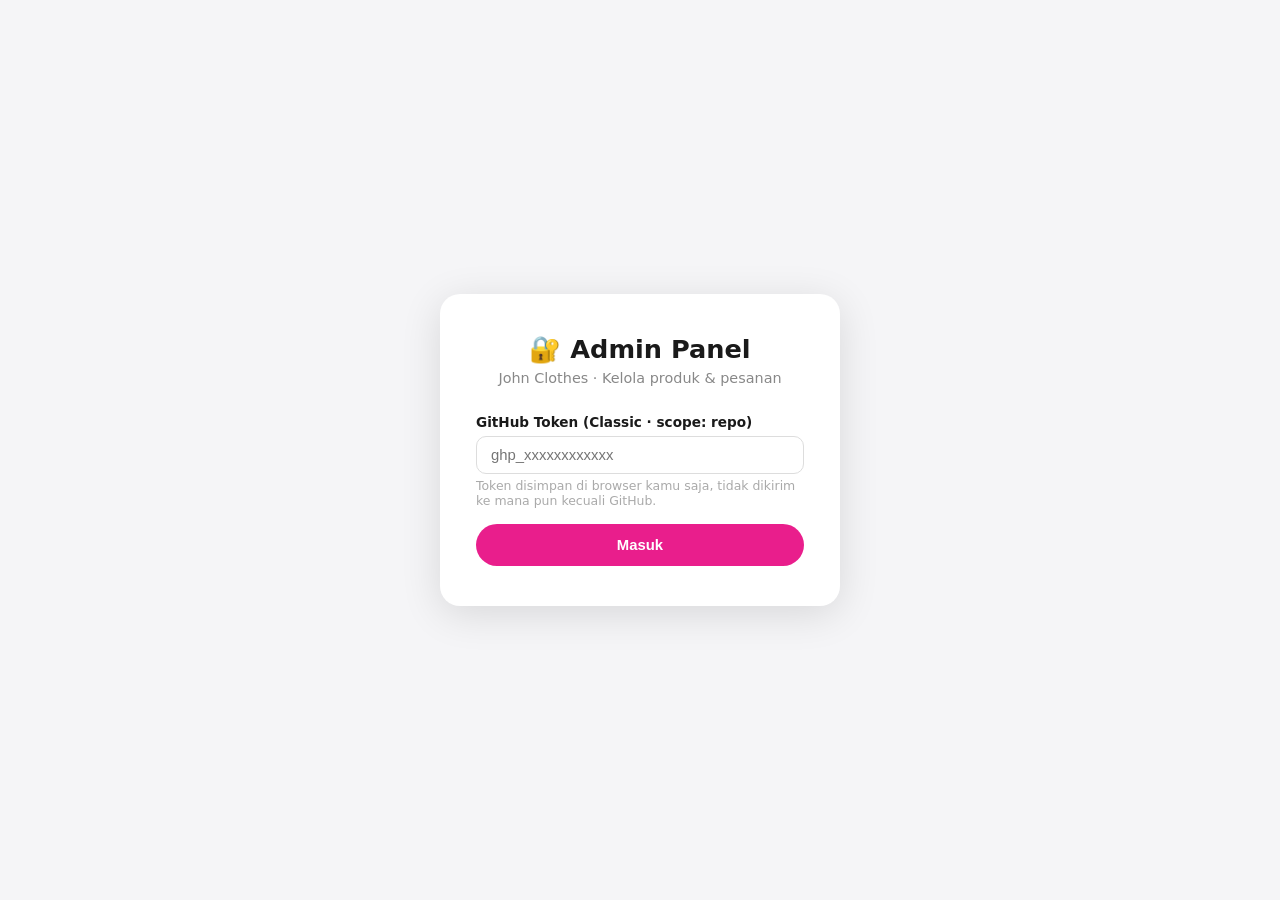
==== admin.html @ c0f84e55 "tambah panel admin & products.json" ====
<!DOCTYPE html>
<html lang="id">
<head>
  <meta charset="UTF-8"/>
  <meta name="viewport" content="width=device-width, initial-scale=1.0"/>
  <title>Admin – John Clothes</title>
  <style>
    *,*::before,*::after{box-sizing:border-box;margin:0;padding:0}
    body{font-family:'Segoe UI',system-ui,sans-serif;background:#f5f5f7;color:#1a1a1a;min-height:100vh}
    :root{--pink:#e91e8c;--pink-dark:#c2177a;--pink-light:#fce4f3;--radius:12px}

    /* LOGIN */
    #loginScreen{display:flex;align-items:center;justify-content:center;min-height:100vh;padding:20px}
    .login-box{background:#fff;border-radius:20px;padding:40px 36px;max-width:400px;width:100%;box-shadow:0 8px 40px rgba(0,0,0,.12);text-align:center}
    .login-box h1{font-size:1.6rem;margin-bottom:6px}
    .login-box p{color:#888;font-size:.9rem;margin-bottom:28px}
    .form-group{margin-bottom:16px;text-align:left}
    .form-group label{display:block;font-size:.85rem;font-weight:600;margin-bottom:6px}
    .form-group input{width:100%;padding:10px 14px;border:1.5px solid #ddd;border-radius:10px;font-size:.93rem}
    .form-group input:focus{outline:none;border-color:var(--pink)}
    .btn{display:inline-flex;align-items:center;justify-content:center;gap:6px;padding:11px 24px;border-radius:99px;font-weight:600;font-size:.93rem;cursor:pointer;border:2px solid transparent;transition:all .2s}
    .btn-primary{background:var(--pink);color:#fff;width:100%}
    .btn-primary:hover{background:var(--pink-dark)}
    .btn-danger{background:#fee2e2;color:#dc2626;border-color:#fca5a5}
    .btn-danger:hover{background:#fecaca}
    .btn-sm{padding:7px 14px;font-size:.82rem}
    .btn-outline{background:transparent;color:var(--pink);border-color:var(--pink)}
    .btn-outline:hover{background:var(--pink-light)}
    .err-msg{color:#dc2626;font-size:.83rem;margin-top:10px;display:none}

    /* ADMIN LAYOUT */
    #adminScreen{display:none}
    .topbar{background:#fff;border-bottom:1px solid #eee;padding:0 24px;height:60px;display:flex;align-items:center;gap:16px;position:sticky;top:0;z-index:10}
    .topbar-brand{font-weight:800;font-size:1.1rem;color:var(--pink);flex:1}
    .topbar a{font-size:.85rem;color:#666;text-decoration:none}
    .topbar a:hover{color:var(--pink)}
    .admin-body{max-width:900px;margin:0 auto;padding:28px 20px}

    /* TABS */
    .tabs{display:flex;gap:4px;background:#e8e8ed;border-radius:10px;padding:4px;margin-bottom:28px;width:fit-content}
    .tab-btn{padding:8px 22px;border:none;border-radius:8px;font-weight:600;font-size:.88rem;cursor:pointer;background:transparent;color:#666;transition:all .2s}
    .tab-btn.active{background:#fff;color:var(--pink);box-shadow:0 2px 8px rgba(0,0,0,.08)}

    /* CARDS */
    .card{background:#fff;border-radius:var(--radius);padding:24px;box-shadow:0 2px 12px rgba(0,0,0,.06);margin-bottom:20px}
    .card h2{font-size:1.1rem;margin-bottom:18px;padding-bottom:12px;border-bottom:1px solid #f0f0f0}

    /* PRODUCT FORM */
    .form-row{display:grid;grid-template-columns:1fr 1fr;gap:14px}
    .form-row .form-group{margin-bottom:0}
    .form-group textarea{width:100%;padding:10px 14px;border:1.5px solid #ddd;border-radius:10px;font-size:.88rem;resize:vertical;font-family:inherit}
    .form-group textarea:focus{outline:none;border-color:var(--pink)}
    .form-actions{display:flex;gap:10px;margin-top:18px}
    .emoji-grid{display:flex;flex-wrap:wrap;gap:8px;margin-top:8px}
    .emoji-opt{font-size:1.5rem;cursor:pointer;padding:6px;border-radius:8px;border:2px solid transparent;transition:all .15s}
    .emoji-opt:hover,.emoji-opt.selected{border-color:var(--pink);background:var(--pink-light)}
    .hint{font-size:.78rem;color:#aaa;margin-top:4px}
    input[type=checkbox]{width:16px;height:16px;accent-color:var(--pink);margin-right:6px;cursor:pointer}

    /* PRODUCT LIST */
    .product-list{display:flex;flex-direction:column;gap:12px}
    .product-row{display:flex;align-items:center;gap:14px;padding:14px 16px;background:#fff;border-radius:var(--radius);box-shadow:0 1px 6px rgba(0,0,0,.06);transition:box-shadow .2s}
    .product-row:hover{box-shadow:0 4px 16px rgba(0,0,0,.1)}
    .product-emoji{font-size:2rem;min-width:44px;text-align:center}
    .product-info{flex:1}
    .product-info strong{display:block;font-size:.95rem}
    .product-info span{font-size:.8rem;color:#888}
    .product-price{font-weight:700;color:var(--pink);font-size:.95rem;white-space:nowrap}
    .product-actions{display:flex;gap:8px}
    .badge-off{display:inline-block;background:#fee2e2;color:#dc2626;border-radius:99px;padding:2px 10px;font-size:.72rem;font-weight:600;margin-left:6px}

    /* ORDERS */
    .order-row{padding:16px;background:#fff;border-radius:var(--radius);box-shadow:0 1px 6px rgba(0,0,0,.06);margin-bottom:12px}
    .order-header{display:flex;align-items:center;gap:10px;margin-bottom:8px}
    .order-num{background:var(--pink-light);color:var(--pink);border-radius:99px;padding:3px 12px;font-size:.8rem;font-weight:700}
    .order-time{font-size:.78rem;color:#aaa;margin-left:auto}
    .order-detail{font-size:.85rem;color:#444;line-height:1.8}
    .order-items{background:#f9f9f9;border-radius:8px;padding:10px 14px;margin:8px 0;font-size:.83rem}

    /* TOAST */
    .toast{position:fixed;bottom:24px;left:50%;transform:translateX(-50%);background:#1a1a1a;color:#fff;padding:12px 24px;border-radius:99px;font-size:.88rem;font-weight:500;z-index:999;opacity:0;transition:opacity .3s;pointer-events:none}
    .toast.show{opacity:1}

    /* LOADING */
    .spinner{display:inline-block;width:18px;height:18px;border:2px solid #fff;border-top-color:transparent;border-radius:50%;animation:spin .6s linear infinite;vertical-align:middle}
    @keyframes spin{to{transform:rotate(360deg)}}
    .loading-overlay{text-align:center;padding:40px;color:#aaa}

    @media(max-width:600px){
      .form-row{grid-template-columns:1fr}
      .product-row{flex-wrap:wrap}
    }
  </style>
</head>
<body>

<!-- LOGIN -->
<div id="loginScreen">
  <div class="login-box">
    <h1>🔐 Admin Panel</h1>
    <p>John Clothes · Kelola produk & pesanan</p>
    <div class="form-group">
      <label>GitHub Token (Classic · scope: repo)</label>
      <input type="password" id="tokenInput" placeholder="ghp_xxxxxxxxxxxx" autocomplete="current-password"/>
      <div class="hint">Token disimpan di browser kamu saja, tidak dikirim ke mana pun kecuali GitHub.</div>
    </div>
    <button class="btn btn-primary" onclick="doLogin()">Masuk</button>
    <div class="err-msg" id="loginErr">Token tidak valid atau tidak punya akses ke repo.</div>
  </div>
</div>

<!-- ADMIN -->
<div id="adminScreen">
  <div class="topbar">
    <div class="topbar-brand">🛍️ Admin John Clothes</div>
    <a href="index.html" target="_blank">Lihat toko ↗</a>
    <button class="btn btn-sm btn-outline" onclick="doLogout()" style="margin-left:8px">Keluar</button>
  </div>
  <div class="admin-body">
    <div class="tabs">
      <button class="tab-btn active" onclick="showTab('products')">Produk</button>
      <button class="tab-btn" onclick="showTab('orders')">Pesanan Masuk</button>
    </div>

    <!-- TAB PRODUK -->
    <div id="tabProducts">
      <div class="card">
        <h2 id="formTitle">➕ Tambah Produk</h2>
        <div class="form-group" style="margin-bottom:14px">
          <label>Ikon Produk</label>
          <div class="emoji-grid" id="emojiGrid"></div>
          <input type="hidden" id="fEmoji" value="👗"/>
        </div>
        <div class="form-row">
          <div class="form-group">
            <label>Nama Produk</label>
            <input type="text" id="fName" placeholder="Contoh: Dress Floral"/>
          </div>
          <div class="form-group">
            <label>Harga (Rp)</label>
            <input type="number" id="fPrice" placeholder="150000"/>
          </div>
        </div>
        <div class="form-group" style="margin-top:14px">
          <label>Ukuran <span style="color:#aaa;font-weight:400">(pisahkan koma)</span></label>
          <input type="text" id="fSizes" placeholder="S, M, L, XL"/>
        </div>
        <div class="form-group" style="margin-top:14px">
          <label>Warna <span style="color:#aaa;font-weight:400">(pisahkan koma)</span></label>
          <input type="text" id="fColors" placeholder="Merah, Putih, Hitam"/>
        </div>
        <div class="form-group" style="margin-top:14px;display:flex;align-items:center">
          <input type="checkbox" id="fActive" checked/>
          <label for="fActive" style="margin:0;cursor:pointer">Tampilkan di toko</label>
        </div>
        <div class="form-actions">
          <button class="btn btn-primary" id="saveBtn" onclick="saveProduct()">Simpan Produk</button>
          <button class="btn btn-outline" id="cancelBtn" onclick="cancelEdit()" style="display:none">Batal</button>
        </div>
      </div>

      <div class="card">
        <h2>📦 Daftar Produk</h2>
        <div id="productList" class="product-list">
          <div class="loading-overlay">Memuat produk...</div>
        </div>
      </div>
    </div>

    <!-- TAB PESANAN -->
    <div id="tabOrders" style="display:none">
      <div class="card">
        <h2>📋 Pesanan Masuk <small style="font-weight:400;color:#aaa;font-size:.8rem">(dari file orders.json)</small></h2>
        <div id="orderList">
          <div class="loading-overlay">Memuat pesanan...</div>
        </div>
      </div>
    </div>
  </div>
</div>

<div class="toast" id="toast"></div>

<script>
/* ===== CONFIG ===== */
const REPO_OWNER = "dentuban1";
const REPO_NAME  = "lunayya";
const PRODUCTS_FILE = "products.json";

const EMOJIS = ["👗","👚","👘","🩱","🧥","👖","👒","👜","🎀","🧣","🧤","💄","💍","🛍️","🎨","✨"];

let TOKEN = "";
let editingId = null;
let products = [];
let fileSha = "";

/* ===== LOGIN ===== */
async function doLogin() {
  const t = document.getElementById("tokenInput").value.trim();
  if (!t) return;
  document.getElementById("loginErr").style.display = "none";
  try {
    const r = await ghFetch(`https://api.github.com/repos/${REPO_OWNER}/${REPO_NAME}/contents/${PRODUCTS_FILE}`, t);
    if (!r.ok) throw new Error();
    TOKEN = t;
    localStorage.setItem("jc_token", t);
    showAdmin();
  } catch {
    document.getElementById("loginErr").style.display = "block";
  }
}

function doLogout() {
  TOKEN = "";
  localStorage.removeItem("jc_token");
  document.getElementById("adminScreen").style.display = "none";
  document.getElementById("loginScreen").style.display = "flex";
  document.getElementById("tokenInput").value = "";
}

/* ===== INIT ===== */
window.addEventListener("DOMContentLoaded", () => {
  buildEmojiGrid();
  const saved = localStorage.getItem("jc_token");
  if (saved) {
    document.getElementById("tokenInput").value = saved;
    TOKEN = saved;
    doLogin();
  }
  document.getElementById("tokenInput").addEventListener("keydown", e => { if(e.key==="Enter") doLogin(); });
});

function buildEmojiGrid() {
  const g = document.getElementById("emojiGrid");
  g.innerHTML = EMOJIS.map(e =>
    `<span class="emoji-opt${e==="👗"?" selected":""}" onclick="selectEmoji('${e}')">${e}</span>`
  ).join("");
}

function selectEmoji(e) {
  document.getElementById("fEmoji").value = e;
  document.querySelectorAll(".emoji-opt").forEach(el => el.classList.toggle("selected", el.textContent===e));
}

function showAdmin() {
  document.getElementById("loginScreen").style.display = "none";
  document.getElementById("adminScreen").style.display = "block";
  loadProducts();
}

/* ===== TABS ===== */
function showTab(tab) {
  document.getElementById("tabProducts").style.display = tab==="products" ? "block" : "none";
  document.getElementById("tabOrders").style.display   = tab==="orders"   ? "block" : "none";
  document.querySelectorAll(".tab-btn").forEach((b,i) =>
    b.classList.toggle("active", (i===0&&tab==="products")||(i===1&&tab==="orders"))
  );
  if (tab==="orders") loadOrders();
}

/* ===== GITHUB API ===== */
async function ghFetch(url, token, options={}) {
  return fetch(url, {
    ...options,
    headers: {
      "Authorization": `token ${token||TOKEN}`,
      "Accept": "application/vnd.github.v3+json",
      "Content-Type": "application/json",
      ...(options.headers||{})
    }
  });
}

async function loadProducts() {
  try {
    const r = await ghFetch(`https://api.github.com/repos/${REPO_OWNER}/${REPO_NAME}/contents/${PRODUCTS_FILE}`);
    const data = await r.json();
    fileSha = data.sha;
    products = JSON.parse(atob(data.content.replace(/\n/g,"")));
    renderProducts();
  } catch {
    document.getElementById("productList").innerHTML = `<div class="loading-overlay">Gagal memuat produk.</div>`;
  }
}

async function saveToGitHub(newProducts, message) {
  const content = btoa(unescape(encodeURIComponent(JSON.stringify(newProducts, null, 2))));
  const r = await ghFetch(`https://api.github.com/repos/${REPO_OWNER}/${REPO_NAME}/contents/${PRODUCTS_FILE}`, TOKEN, {
    method: "PUT",
    body: JSON.stringify({ message, content, sha: fileSha })
  });
  if (!r.ok) throw new Error("Gagal menyimpan");
  const data = await r.json();
  fileSha = data.content.sha;
  return data;
}

/* ===== PRODUCTS CRUD ===== */
function renderProducts() {
  const el = document.getElementById("productList");
  if (!products.length) { el.innerHTML = `<div class="loading-overlay">Belum ada produk.</div>`; return; }
  el.innerHTML = products.map(p => `
    <div class="product-row">
      <div class="product-emoji">${p.emoji}</div>
      <div class="product-info">
        <strong>${p.name}${!p.active?'<span class="badge-off">nonaktif</span>':''}</strong>
        <span>${p.sizes.join(", ")} · ${p.colors.join(", ")}</span>
      </div>
      <div class="product-price">${fmt(p.price)}</div>
      <div class="product-actions">
        <button class="btn btn-sm btn-outline" onclick="editProduct(${p.id})">Edit</button>
        <button class="btn btn-sm btn-danger" onclick="deleteProduct(${p.id})">Hapus</button>
      </div>
    </div>
  `).join("");
}

function saveProduct() {
  const name   = document.getElementById("fName").value.trim();
  const price  = parseInt(document.getElementById("fPrice").value);
  const sizes  = document.getElementById("fSizes").value.split(",").map(s=>s.trim()).filter(Boolean);
  const colors = document.getElementById("fColors").value.split(",").map(s=>s.trim()).filter(Boolean);
  const emoji  = document.getElementById("fEmoji").value;
  const active = document.getElementById("fActive").checked;

  if (!name) { toast("Isi nama produk dulu!"); return; }
  if (!price || price < 1) { toast("Isi harga yang valid!"); return; }
  if (!sizes.length) { toast("Isi minimal 1 ukuran!"); return; }
  if (!colors.length) { toast("Isi minimal 1 warna!"); return; }

  const btn = document.getElementById("saveBtn");
  btn.innerHTML = `<span class="spinner"></span> Menyimpan...`;
  btn.disabled = true;

  let newProducts;
  if (editingId) {
    newProducts = products.map(p => p.id===editingId ? {...p, name, price, sizes, colors, emoji, active} : p);
  } else {
    const newId = products.length ? Math.max(...products.map(p=>p.id)) + 1 : 1;
    newProducts = [...products, { id: newId, name, price, emoji, sizes, colors, active }];
  }

  saveToGitHub(newProducts, editingId ? `update produk: ${name}` : `tambah produk: ${name}`)
    .then(() => {
      products = newProducts;
      renderProducts();
      cancelEdit();
      toast(editingId ? "Produk diperbarui ✓" : "Produk ditambahkan ✓");
    })
    .catch(() => toast("Gagal menyimpan. Coba lagi."))
    .finally(() => { btn.innerHTML = "Simpan Produk"; btn.disabled = false; });
}

function editProduct(id) {
  const p = products.find(x=>x.id===id);
  if (!p) return;
  editingId = id;
  document.getElementById("formTitle").textContent = "✏️ Edit Produk";
  document.getElementById("fName").value   = p.name;
  document.getElementById("fPrice").value  = p.price;
  document.getElementById("fSizes").value  = p.sizes.join(", ");
  document.getElementById("fColors").value = p.colors.join(", ");
  document.getElementById("fActive").checked = p.active;
  selectEmoji(p.emoji);
  document.getElementById("cancelBtn").style.display = "inline-flex";
  document.getElementById("saveBtn").textContent = "Simpan Perubahan";
  window.scrollTo({top:0, behavior:"smooth"});
}

function cancelEdit() {
  editingId = null;
  document.getElementById("formTitle").textContent = "➕ Tambah Produk";
  document.getElementById("fName").value   = "";
  document.getElementById("fPrice").value  = "";
  document.getElementById("fSizes").value  = "";
  document.getElementById("fColors").value = "";
  document.getElementById("fActive").checked = true;
  selectEmoji("👗");
  document.getElementById("cancelBtn").style.display = "none";
  document.getElementById("saveBtn").textContent = "Simpan Produk";
}

async function deleteProduct(id) {
  const p = products.find(x=>x.id===id);
  if (!confirm(`Hapus "${p.name}"?`)) return;
  const newProducts = products.filter(x=>x.id!==id);
  try {
    await saveToGitHub(newProducts, `hapus produk: ${p.name}`);
    products = newProducts;
    renderProducts();
    toast("Produk dihapus ✓");
  } catch { toast("Gagal menghapus."); }
}

/* ===== ORDERS ===== */
async function loadOrders() {
  const el = document.getElementById("orderList");
  try {
    const r = await ghFetch(`https://api.github.com/repos/${REPO_OWNER}/${REPO_NAME}/contents/orders.json`);
    if (r.status === 404) { el.innerHTML = `<div class="loading-overlay">Belum ada pesanan masuk.</div>`; return; }
    const data = await r.json();
    const orders = JSON.parse(atob(data.content.replace(/\n/g,"")));
    if (!orders.length) { el.innerHTML = `<div class="loading-overlay">Belum ada pesanan.</div>`; return; }
    el.innerHTML = [...orders].reverse().map((o,i) => `
      <div class="order-row">
        <div class="order-header">
          <span class="order-num">#${orders.length - i}</span>
          <strong>${o.nama}</strong>
          <span style="font-size:.82rem;color:#666">· ${o.wa}</span>
          <span class="order-time">${o.waktu||""}</span>
        </div>
        <div class="order-items">${(o.items||[]).map(it=>`${it.emoji} ${it.name} – ${it.size} – ${it.color} ×${it.qty} = ${fmt(it.price*it.qty)}`).join("<br>")}</div>
        <div class="order-detail">
          📦 ${o.alamat}${o.catatan?`<br>📝 ${o.catatan}`:""}
          <br><strong>Total: ${fmt(o.total)}</strong>
        </div>
      </div>
    `).join("");
  } catch { el.innerHTML = `<div class="loading-overlay">Gagal memuat pesanan.</div>`; }
}

/* ===== HELPERS ===== */
const fmt = n => "Rp " + n.toLocaleString("id-ID");

function toast(msg) {
  const el = document.getElementById("toast");
  el.textContent = msg;
  el.classList.add("show");
  setTimeout(() => el.classList.remove("show"), 2800);
}
</script>
</body>
</html>
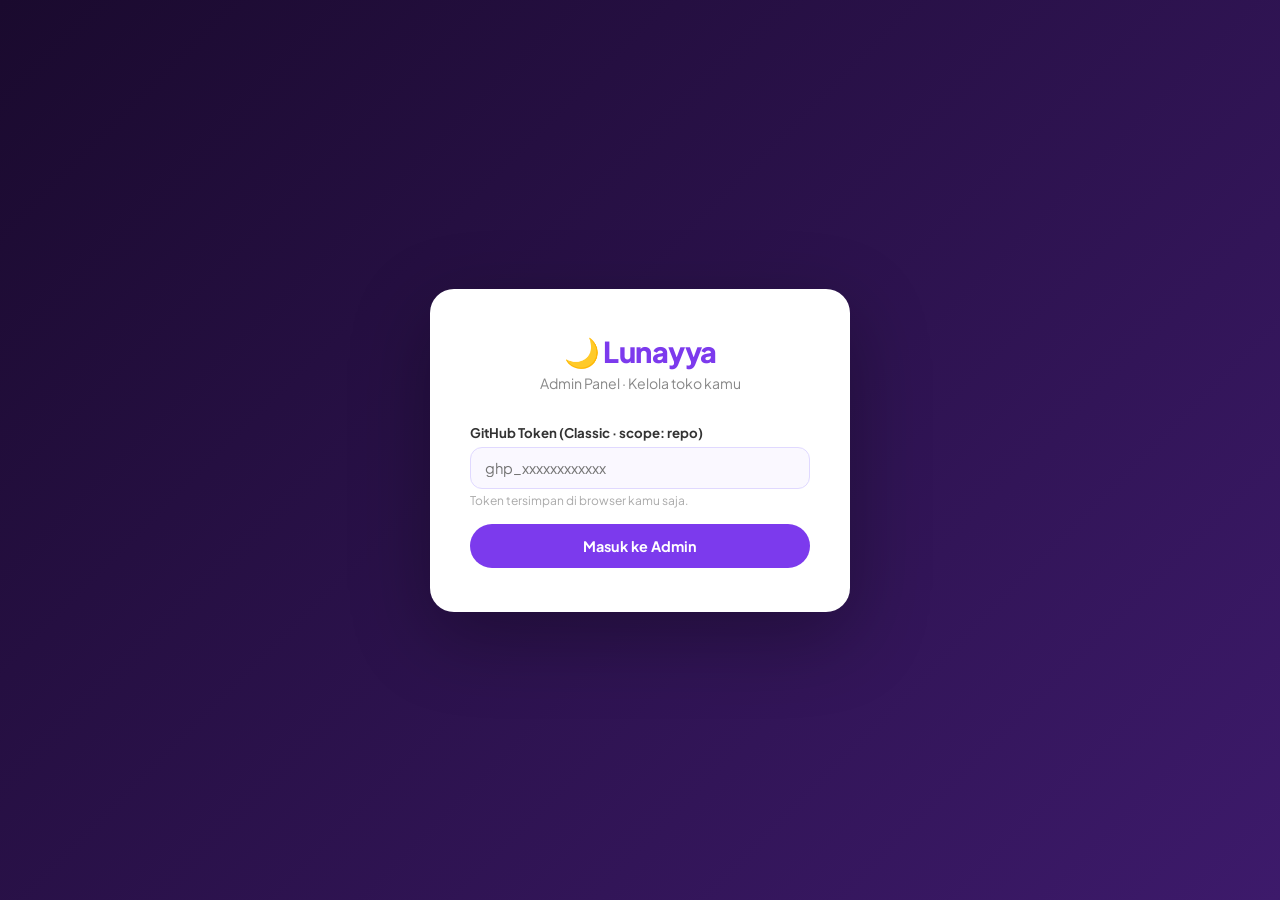
==== commit 00f12442: "redesign Lunayya - hero carousel, logo upload, testimoni, admin tampilan" ====
--- a/admin.html
+++ b/admin.html
@@ -3,198 +3,404 @@
 <head>
   <meta charset="UTF-8"/>
   <meta name="viewport" content="width=device-width, initial-scale=1.0"/>
-  <title>Admin – John Clothes</title>
+  <title>Admin – Lunayya</title>
+  <link rel="preconnect" href="https://fonts.googleapis.com"/>
+  <link href="https://fonts.googleapis.com/css2?family=Plus+Jakarta+Sans:wght@400;600;700;800&display=swap" rel="stylesheet"/>
   <style>
     *,*::before,*::after{box-sizing:border-box;margin:0;padding:0}
-    body{font-family:'Segoe UI',system-ui,sans-serif;background:#f5f5f7;color:#1a1a1a;min-height:100vh}
-    :root{--pink:#e91e8c;--pink-dark:#c2177a;--pink-light:#fce4f3;--radius:12px}
+    body{font-family:'Plus Jakarta Sans',system-ui,sans-serif;background:#f8f7ff;color:#1a1a1a;min-height:100vh}
+    :root{--purple:#7c3aed;--purple-dark:#5b21b6;--purple-light:#ede9fe;--radius:14px}
 
     /* LOGIN */
-    #loginScreen{display:flex;align-items:center;justify-content:center;min-height:100vh;padding:20px}
-    .login-box{background:#fff;border-radius:20px;padding:40px 36px;max-width:400px;width:100%;box-shadow:0 8px 40px rgba(0,0,0,.12);text-align:center}
-    .login-box h1{font-size:1.6rem;margin-bottom:6px}
-    .login-box p{color:#888;font-size:.9rem;margin-bottom:28px}
+    #loginScreen{display:flex;align-items:center;justify-content:center;min-height:100vh;padding:20px;background:linear-gradient(135deg,#1a0a2e,#3d1a6b)}
+    .login-box{background:#fff;border-radius:24px;padding:44px 40px;max-width:420px;width:100%;box-shadow:0 24px 80px rgba(0,0,0,.3);text-align:center}
+    .login-logo{font-size:1.8rem;font-weight:800;color:var(--purple);margin-bottom:4px;letter-spacing:-.02em}
+    .login-sub{color:#888;font-size:.88rem;margin-bottom:32px}
     .form-group{margin-bottom:16px;text-align:left}
-    .form-group label{display:block;font-size:.85rem;font-weight:600;margin-bottom:6px}
-    .form-group input{width:100%;padding:10px 14px;border:1.5px solid #ddd;border-radius:10px;font-size:.93rem}
-    .form-group input:focus{outline:none;border-color:var(--pink)}
-    .btn{display:inline-flex;align-items:center;justify-content:center;gap:6px;padding:11px 24px;border-radius:99px;font-weight:600;font-size:.93rem;cursor:pointer;border:2px solid transparent;transition:all .2s}
-    .btn-primary{background:var(--pink);color:#fff;width:100%}
-    .btn-primary:hover{background:var(--pink-dark)}
+    .form-group label{display:block;font-size:.83rem;font-weight:700;margin-bottom:6px;color:#333}
+    .form-group input,.form-group textarea{width:100%;padding:11px 14px;border:1.5px solid #e0d9ff;border-radius:12px;font-size:.92rem;font-family:inherit;background:#faf8ff}
+    .form-group input:focus,.form-group textarea:focus{outline:none;border-color:var(--purple)}
+    .btn{display:inline-flex;align-items:center;justify-content:center;gap:7px;padding:11px 24px;border-radius:99px;font-weight:700;font-size:.9rem;cursor:pointer;border:2px solid transparent;transition:all .2s;font-family:inherit}
+    .btn-primary{background:var(--purple);color:#fff}
+    .btn-primary:hover{background:var(--purple-dark)}
+    .btn-block{width:100%}
     .btn-danger{background:#fee2e2;color:#dc2626;border-color:#fca5a5}
     .btn-danger:hover{background:#fecaca}
-    .btn-sm{padding:7px 14px;font-size:.82rem}
-    .btn-outline{background:transparent;color:var(--pink);border-color:var(--pink)}
-    .btn-outline:hover{background:var(--pink-light)}
-    .err-msg{color:#dc2626;font-size:.83rem;margin-top:10px;display:none}
+    .btn-sm{padding:7px 16px;font-size:.8rem}
+    .btn-outline{background:transparent;color:var(--purple);border-color:var(--purple)}
+    .btn-outline:hover{background:var(--purple-light)}
+    .btn-ghost{background:transparent;color:#888;border-color:#ddd}
+    .btn-ghost:hover{background:#f5f5f5}
+    .err-msg{color:#dc2626;font-size:.8rem;margin-top:10px;display:none}
+    .hint{font-size:.75rem;color:#aaa;margin-top:4px}
 
     /* ADMIN LAYOUT */
-    #adminScreen{display:none}
-    .topbar{background:#fff;border-bottom:1px solid #eee;padding:0 24px;height:60px;display:flex;align-items:center;gap:16px;position:sticky;top:0;z-index:10}
-    .topbar-brand{font-weight:800;font-size:1.1rem;color:var(--pink);flex:1}
-    .topbar a{font-size:.85rem;color:#666;text-decoration:none}
-    .topbar a:hover{color:var(--pink)}
-    .admin-body{max-width:900px;margin:0 auto;padding:28px 20px}
+    #adminScreen{display:none;min-height:100vh}
+    .topbar{background:#fff;border-bottom:1px solid #ede9fe;padding:0 28px;height:62px;display:flex;align-items:center;gap:16px;position:sticky;top:0;z-index:10;box-shadow:0 2px 12px rgba(124,58,237,.06)}
+    .topbar-brand{font-weight:800;font-size:1.15rem;color:var(--purple);flex:1;letter-spacing:-.02em}
+    .topbar a{font-size:.83rem;color:#666;text-decoration:none;font-weight:600}
+    .topbar a:hover{color:var(--purple)}
+    .admin-body{max-width:980px;margin:0 auto;padding:32px 20px}
 
     /* TABS */
-    .tabs{display:flex;gap:4px;background:#e8e8ed;border-radius:10px;padding:4px;margin-bottom:28px;width:fit-content}
-    .tab-btn{padding:8px 22px;border:none;border-radius:8px;font-weight:600;font-size:.88rem;cursor:pointer;background:transparent;color:#666;transition:all .2s}
-    .tab-btn.active{background:#fff;color:var(--pink);box-shadow:0 2px 8px rgba(0,0,0,.08)}
+    .tabs{display:flex;gap:4px;background:#ede9fe;border-radius:12px;padding:4px;margin-bottom:28px;flex-wrap:wrap}
+    .tab-btn{padding:9px 20px;border:none;border-radius:9px;font-weight:700;font-size:.83rem;cursor:pointer;background:transparent;color:#888;transition:all .2s;font-family:inherit}
+    .tab-btn.active{background:#fff;color:var(--purple);box-shadow:0 2px 10px rgba(124,58,237,.12)}
 
     /* CARDS */
-    .card{background:#fff;border-radius:var(--radius);padding:24px;box-shadow:0 2px 12px rgba(0,0,0,.06);margin-bottom:20px}
-    .card h2{font-size:1.1rem;margin-bottom:18px;padding-bottom:12px;border-bottom:1px solid #f0f0f0}
-
-    /* PRODUCT FORM */
+    .card{background:#fff;border-radius:var(--radius);padding:26px;box-shadow:0 2px 16px rgba(124,58,237,.06);margin-bottom:20px;border:1.5px solid #f0ebff}
+    .card-title{font-size:1rem;font-weight:800;margin-bottom:18px;padding-bottom:12px;border-bottom:1.5px solid #f5f0ff;color:#1a1a1a}
+
+    /* FORM */
     .form-row{display:grid;grid-template-columns:1fr 1fr;gap:14px}
     .form-row .form-group{margin-bottom:0}
-    .form-group textarea{width:100%;padding:10px 14px;border:1.5px solid #ddd;border-radius:10px;font-size:.88rem;resize:vertical;font-family:inherit}
-    .form-group textarea:focus{outline:none;border-color:var(--pink)}
-    .form-actions{display:flex;gap:10px;margin-top:18px}
-    .emoji-grid{display:flex;flex-wrap:wrap;gap:8px;margin-top:8px}
-    .emoji-opt{font-size:1.5rem;cursor:pointer;padding:6px;border-radius:8px;border:2px solid transparent;transition:all .15s}
-    .emoji-opt:hover,.emoji-opt.selected{border-color:var(--pink);background:var(--pink-light)}
-    .hint{font-size:.78rem;color:#aaa;margin-top:4px}
-    input[type=checkbox]{width:16px;height:16px;accent-color:var(--pink);margin-right:6px;cursor:pointer}
+    .form-group textarea{resize:vertical}
+    .form-actions{display:flex;gap:10px;margin-top:18px;flex-wrap:wrap}
+    .emoji-grid{display:flex;flex-wrap:wrap;gap:7px;margin-top:8px}
+    .emoji-opt{font-size:1.4rem;cursor:pointer;padding:6px 8px;border-radius:8px;border:2px solid transparent;transition:all .15s}
+    .emoji-opt:hover,.emoji-opt.selected{border-color:var(--purple);background:var(--purple-light)}
+    input[type=checkbox]{width:16px;height:16px;accent-color:var(--purple);margin-right:6px;cursor:pointer}
+
+    /* UPLOAD AREA */
+    .upload-area{
+      border:2px dashed #d8d0ff;border-radius:var(--radius);
+      padding:22px 16px;text-align:center;cursor:pointer;
+      transition:border-color .2s,background .2s;
+      position:relative;overflow:hidden;
+      background:#faf8ff;min-height:110px;
+      display:flex;flex-direction:column;align-items:center;justify-content:center;gap:7px;
+    }
+    .upload-area:hover,.upload-area.drag{border-color:var(--purple);background:var(--purple-light)}
+    .upload-area input[type=file]{position:absolute;inset:0;opacity:0;cursor:pointer;width:100%;height:100%}
+    .upload-icon{font-size:1.8rem}
+    .upload-label{font-size:.85rem;color:#666;font-weight:600}
+    .upload-hint{font-size:.74rem;color:#bbb}
+    .preview-img{width:100%;max-height:180px;object-fit:contain;border-radius:10px;margin-top:6px;display:none}
+    .preview-img.show{display:block}
+    .remove-img-btn{
+      position:absolute;top:8px;right:8px;
+      background:#fff;border:1.5px solid #eee;border-radius:50%;
+      width:28px;height:28px;cursor:pointer;font-size:.9rem;
+      display:none;align-items:center;justify-content:center;z-index:2;
+      transition:background .2s;
+    }
+    .remove-img-btn:hover{background:#fee2e2}
+    .remove-img-btn.show{display:flex}
+
+    /* PROGRESS */
+    .progress-bar-wrap{width:100%;background:#ede9fe;border-radius:99px;height:5px;margin-top:8px;display:none}
+    .progress-bar{height:100%;background:var(--purple);border-radius:99px;width:0;transition:width .4s}
+    .progress-bar-wrap.show{display:block}
 
     /* PRODUCT LIST */
-    .product-list{display:flex;flex-direction:column;gap:12px}
-    .product-row{display:flex;align-items:center;gap:14px;padding:14px 16px;background:#fff;border-radius:var(--radius);box-shadow:0 1px 6px rgba(0,0,0,.06);transition:box-shadow .2s}
-    .product-row:hover{box-shadow:0 4px 16px rgba(0,0,0,.1)}
-    .product-emoji{font-size:2rem;min-width:44px;text-align:center}
-    .product-info{flex:1}
-    .product-info strong{display:block;font-size:.95rem}
-    .product-info span{font-size:.8rem;color:#888}
-    .product-price{font-weight:700;color:var(--pink);font-size:.95rem;white-space:nowrap}
-    .product-actions{display:flex;gap:8px}
-    .badge-off{display:inline-block;background:#fee2e2;color:#dc2626;border-radius:99px;padding:2px 10px;font-size:.72rem;font-weight:600;margin-left:6px}
+    .product-list{display:flex;flex-direction:column;gap:11px}
+    .product-row{display:flex;align-items:center;gap:14px;padding:13px 16px;background:#fff;border-radius:var(--radius);box-shadow:0 1px 8px rgba(124,58,237,.06);transition:box-shadow .2s;border:1.5px solid #f5f0ff}
+    .product-row:hover{box-shadow:0 4px 20px rgba(124,58,237,.12)}
+    .product-thumb{width:52px;height:52px;border-radius:10px;object-fit:cover;background:#f5f0ff;flex-shrink:0;display:flex;align-items:center;justify-content:center;font-size:1.8rem;overflow:hidden}
+    .product-thumb img{width:100%;height:100%;object-fit:cover}
+    .product-info{flex:1;min-width:0}
+    .product-info strong{display:block;font-size:.92rem;white-space:nowrap;overflow:hidden;text-overflow:ellipsis}
+    .product-info span{font-size:.78rem;color:#888}
+    .product-price{font-weight:800;color:var(--purple);font-size:.93rem;white-space:nowrap}
+    .product-actions{display:flex;gap:7px;flex-shrink:0}
+    .badge-off{display:inline-block;background:#fee2e2;color:#dc2626;border-radius:99px;padding:1px 9px;font-size:.7rem;font-weight:700;margin-left:5px}
+
+    /* TESTIMONI GRID */
+    .testi-upload-grid{display:grid;grid-template-columns:repeat(auto-fill,minmax(160px,1fr));gap:14px}
+    .testi-slot{
+      aspect-ratio:4/5;border-radius:var(--radius);
+      border:2px dashed #d8d0ff;background:#faf8ff;
+      position:relative;overflow:hidden;cursor:pointer;
+      display:flex;align-items:center;justify-content:center;
+      flex-direction:column;gap:6px;transition:border-color .2s,background .2s;
+    }
+    .testi-slot:hover{border-color:var(--purple);background:var(--purple-light)}
+    .testi-slot input[type=file]{position:absolute;inset:0;opacity:0;cursor:pointer}
+    .testi-slot img{position:absolute;inset:0;width:100%;height:100%;object-fit:cover}
+    .testi-slot-icon{font-size:1.6rem;position:relative;z-index:1}
+    .testi-slot-label{font-size:.74rem;color:#aaa;position:relative;z-index:1}
+    .testi-del-btn{
+      position:absolute;top:6px;right:6px;z-index:5;
+      background:#fff;border:1.5px solid #eee;border-radius:50%;
+      width:26px;height:26px;cursor:pointer;font-size:.82rem;
+      display:none;align-items:center;justify-content:center;
+    }
+    .testi-del-btn:hover{background:#fee2e2}
+    .testi-del-btn.show{display:flex}
+
+    /* HERO SLOTS */
+    .hero-slots{display:grid;grid-template-columns:repeat(3,1fr);gap:16px}
+    .hero-slot{
+      aspect-ratio:3/4;border-radius:var(--radius);
+      border:2px dashed #d8d0ff;background:#faf8ff;
+      position:relative;overflow:hidden;cursor:pointer;
+      display:flex;flex-direction:column;align-items:center;justify-content:center;gap:8px;
+      transition:border-color .2s,background .2s;
+    }
+    .hero-slot:hover{border-color:var(--purple);background:var(--purple-light)}
+    .hero-slot input[type=file]{position:absolute;inset:0;opacity:0;cursor:pointer}
+    .hero-slot img{position:absolute;inset:0;width:100%;height:100%;object-fit:cover}
+    .hero-slot-num{font-size:2rem;font-weight:800;color:#d8d0ff;position:relative;z-index:1}
+    .hero-slot-label{font-size:.78rem;color:#bbb;position:relative;z-index:1;text-align:center;padding:0 8px}
+    .hero-slot-del{
+      position:absolute;top:8px;right:8px;z-index:5;
+      background:#fff;border:1.5px solid #eee;border-radius:50%;
+      width:28px;height:28px;cursor:pointer;font-size:.88rem;
+      display:none;align-items:center;justify-content:center;
+    }
+    .hero-slot-del:hover{background:#fee2e2}
+    .hero-slot-del.show{display:flex}
+
+    /* LOGO PREVIEW */
+    .logo-preview-box{
+      display:flex;align-items:center;gap:20px;
+      background:#faf8ff;border-radius:var(--radius);
+      border:1.5px solid #ede9fe;padding:20px;margin-top:16px;
+    }
+    .logo-preview-box img{max-height:60px;max-width:200px;object-fit:contain}
+    .logo-preview-box .placeholder{font-size:1.4rem;font-weight:800;color:var(--purple)}
 
     /* ORDERS */
-    .order-row{padding:16px;background:#fff;border-radius:var(--radius);box-shadow:0 1px 6px rgba(0,0,0,.06);margin-bottom:12px}
-    .order-header{display:flex;align-items:center;gap:10px;margin-bottom:8px}
-    .order-num{background:var(--pink-light);color:var(--pink);border-radius:99px;padding:3px 12px;font-size:.8rem;font-weight:700}
-    .order-time{font-size:.78rem;color:#aaa;margin-left:auto}
-    .order-detail{font-size:.85rem;color:#444;line-height:1.8}
-    .order-items{background:#f9f9f9;border-radius:8px;padding:10px 14px;margin:8px 0;font-size:.83rem}
+    .order-row{padding:16px;background:#fff;border-radius:var(--radius);box-shadow:0 1px 8px rgba(124,58,237,.06);margin-bottom:11px;border:1.5px solid #f5f0ff}
+    .order-header{display:flex;align-items:center;gap:10px;margin-bottom:8px;flex-wrap:wrap}
+    .order-num{background:var(--purple-light);color:var(--purple);border-radius:99px;padding:3px 12px;font-size:.78rem;font-weight:800}
+    .order-time{font-size:.76rem;color:#aaa;margin-left:auto}
+    .order-detail{font-size:.83rem;color:#444;line-height:1.9}
+    .order-items{background:#f8f7ff;border-radius:10px;padding:10px 14px;margin:8px 0;font-size:.82rem}
 
     /* TOAST */
-    .toast{position:fixed;bottom:24px;left:50%;transform:translateX(-50%);background:#1a1a1a;color:#fff;padding:12px 24px;border-radius:99px;font-size:.88rem;font-weight:500;z-index:999;opacity:0;transition:opacity .3s;pointer-events:none}
+    .toast{position:fixed;bottom:28px;left:50%;transform:translateX(-50%);background:#1a0a2e;color:#fff;padding:12px 28px;border-radius:99px;font-size:.86rem;font-weight:600;z-index:999;opacity:0;transition:opacity .3s;pointer-events:none;white-space:nowrap;border:1px solid rgba(192,132,252,.3)}
     .toast.show{opacity:1}
 
-    /* LOADING */
-    .spinner{display:inline-block;width:18px;height:18px;border:2px solid #fff;border-top-color:transparent;border-radius:50%;animation:spin .6s linear infinite;vertical-align:middle}
+    /* SPINNER */
+    .spinner{display:inline-block;width:16px;height:16px;border:2px solid rgba(255,255,255,.4);border-top-color:#fff;border-radius:50%;animation:spin .6s linear infinite;vertical-align:middle}
     @keyframes spin{to{transform:rotate(360deg)}}
-    .loading-overlay{text-align:center;padding:40px;color:#aaa}
-
-    @media(max-width:600px){
+    .loading-overlay{text-align:center;padding:44px;color:#bbb}
+
+    @media(max-width:640px){
       .form-row{grid-template-columns:1fr}
       .product-row{flex-wrap:wrap}
+      .hero-slots{grid-template-columns:1fr 1fr}
+      .testi-upload-grid{grid-template-columns:repeat(2,1fr)}
     }
   </style>
 </head>
 <body>
 
-<!-- LOGIN -->
+<!-- ==================== LOGIN ==================== -->
 <div id="loginScreen">
   <div class="login-box">
-    <h1>🔐 Admin Panel</h1>
-    <p>John Clothes · Kelola produk & pesanan</p>
+    <div class="login-logo">🌙 Lunayya</div>
+    <div class="login-sub">Admin Panel · Kelola toko kamu</div>
     <div class="form-group">
       <label>GitHub Token (Classic · scope: repo)</label>
       <input type="password" id="tokenInput" placeholder="ghp_xxxxxxxxxxxx" autocomplete="current-password"/>
-      <div class="hint">Token disimpan di browser kamu saja, tidak dikirim ke mana pun kecuali GitHub.</div>
+      <div class="hint">Token tersimpan di browser kamu saja.</div>
     </div>
-    <button class="btn btn-primary" onclick="doLogin()">Masuk</button>
+    <button class="btn btn-primary btn-block" onclick="doLogin()">Masuk ke Admin</button>
     <div class="err-msg" id="loginErr">Token tidak valid atau tidak punya akses ke repo.</div>
   </div>
 </div>
 
-<!-- ADMIN -->
+<!-- ==================== ADMIN ==================== -->
 <div id="adminScreen">
   <div class="topbar">
-    <div class="topbar-brand">🛍️ Admin John Clothes</div>
+    <div class="topbar-brand">🌙 Lunayya Admin</div>
     <a href="index.html" target="_blank">Lihat toko ↗</a>
-    <button class="btn btn-sm btn-outline" onclick="doLogout()" style="margin-left:8px">Keluar</button>
+    <button class="btn btn-sm btn-ghost" onclick="doLogout()" style="margin-left:8px">Keluar</button>
   </div>
   <div class="admin-body">
+
     <div class="tabs">
-      <button class="tab-btn active" onclick="showTab('products')">Produk</button>
-      <button class="tab-btn" onclick="showTab('orders')">Pesanan Masuk</button>
+      <button class="tab-btn active" onclick="showTab('products')">📦 Produk</button>
+      <button class="tab-btn" onclick="showTab('appearance')">🎨 Tampilan</button>
+      <button class="tab-btn" onclick="showTab('orders')">📋 Pesanan</button>
     </div>
 
-    <!-- TAB PRODUK -->
+    <!-- ===== TAB PRODUK ===== -->
     <div id="tabProducts">
       <div class="card">
-        <h2 id="formTitle">➕ Tambah Produk</h2>
-        <div class="form-group" style="margin-bottom:14px">
-          <label>Ikon Produk</label>
+        <div class="card-title" id="formTitle">➕ Tambah Produk</div>
+
+        <!-- Foto -->
+        <div class="form-group">
+          <label>Foto Produk <span style="color:#bbb;font-weight:400">(opsional · maks 2 MB)</span></label>
+          <div class="upload-area" id="productImgArea">
+            <input type="file" id="fImage" accept="image/jpeg,image/png,image/webp" onchange="onProductImagePick(event)"/>
+            <button type="button" class="remove-img-btn" id="productImgRemove" onclick="removeProductImage(event)">×</button>
+            <div id="productImgPlaceholder">
+              <div class="upload-icon">📷</div>
+              <div class="upload-label">Klik atau seret foto ke sini</div>
+              <div class="upload-hint">JPG / PNG / WEBP · otomatis dikecilkan ke 800px</div>
+            </div>
+            <img class="preview-img" id="productImgPreview" alt="preview"/>
+            <div class="progress-bar-wrap" id="productImgProgress"><div class="progress-bar" id="productImgBar"></div></div>
+          </div>
+        </div>
+
+        <!-- Emoji -->
+        <div class="form-group">
+          <label>Ikon Emoji <span style="color:#bbb;font-weight:400">(tampil jika tidak ada foto)</span></label>
           <div class="emoji-grid" id="emojiGrid"></div>
           <input type="hidden" id="fEmoji" value="👗"/>
         </div>
+
         <div class="form-row">
           <div class="form-group">
             <label>Nama Produk</label>
-            <input type="text" id="fName" placeholder="Contoh: Dress Floral"/>
+            <input type="text" id="fName" placeholder="Contoh: Hijab Voile Premium"/>
           </div>
           <div class="form-group">
             <label>Harga (Rp)</label>
-            <input type="number" id="fPrice" placeholder="150000"/>
+            <input type="number" id="fPrice" placeholder="85000"/>
           </div>
         </div>
         <div class="form-group" style="margin-top:14px">
-          <label>Ukuran <span style="color:#aaa;font-weight:400">(pisahkan koma)</span></label>
+          <label>Ukuran <span style="color:#bbb;font-weight:400">(pisahkan koma)</span></label>
           <input type="text" id="fSizes" placeholder="S, M, L, XL"/>
         </div>
         <div class="form-group" style="margin-top:14px">
-          <label>Warna <span style="color:#aaa;font-weight:400">(pisahkan koma)</span></label>
-          <input type="text" id="fColors" placeholder="Merah, Putih, Hitam"/>
+          <label>Warna <span style="color:#bbb;font-weight:400">(pisahkan koma)</span></label>
+          <input type="text" id="fColors" placeholder="Hitam, Putih, Navy, Dusty Pink"/>
         </div>
         <div class="form-group" style="margin-top:14px;display:flex;align-items:center">
           <input type="checkbox" id="fActive" checked/>
-          <label for="fActive" style="margin:0;cursor:pointer">Tampilkan di toko</label>
+          <label for="fActive" style="margin:0;cursor:pointer;font-weight:600">Tampilkan di toko</label>
         </div>
         <div class="form-actions">
           <button class="btn btn-primary" id="saveBtn" onclick="saveProduct()">Simpan Produk</button>
-          <button class="btn btn-outline" id="cancelBtn" onclick="cancelEdit()" style="display:none">Batal</button>
+          <button class="btn btn-ghost" id="cancelBtn" onclick="cancelEdit()" style="display:none">Batal</button>
         </div>
       </div>
 
       <div class="card">
-        <h2>📦 Daftar Produk</h2>
+        <div class="card-title">📦 Daftar Produk</div>
         <div id="productList" class="product-list">
           <div class="loading-overlay">Memuat produk...</div>
         </div>
       </div>
     </div>
 
-    <!-- TAB PESANAN -->
+    <!-- ===== TAB TAMPILAN ===== -->
+    <div id="tabAppearance" style="display:none">
+
+      <!-- LOGO -->
+      <div class="card">
+        <div class="card-title">🏷️ Logo Toko</div>
+        <p style="font-size:.85rem;color:#888;margin-bottom:16px">Upload logo toko kamu. Akan muncul di navbar dan footer. Gunakan PNG transparan untuk hasil terbaik.</p>
+        <div class="upload-area" id="logoArea" style="max-width:340px">
+          <input type="file" id="logoInput" accept="image/png,image/jpeg,image/svg+xml,image/webp" onchange="onLogoPick(event)"/>
+          <button type="button" class="remove-img-btn" id="logoRemove" onclick="removeLogo(event)">×</button>
+          <div id="logoPlaceholder">
+            <div class="upload-icon">🏷️</div>
+            <div class="upload-label">Upload Logo</div>
+            <div class="upload-hint">PNG transparan direkomendasikan · maks 1 MB</div>
+          </div>
+          <img class="preview-img" id="logoPreview" alt="logo preview"/>
+        </div>
+        <div class="form-actions">
+          <button class="btn btn-primary btn-sm" onclick="saveLogo()">Simpan Logo</button>
+        </div>
+      </div>
+
+      <!-- HERO CAROUSEL IMAGES -->
+      <div class="card">
+        <div class="card-title">🖼️ Foto Hero (Carousel 3 Slide)</div>
+        <p style="font-size:.85rem;color:#888;margin-bottom:20px">Upload foto untuk 3 slide di bagian utama halaman. Rasio 3:4 (portrait) direkomendasikan.</p>
+        <div class="hero-slots">
+          <div class="hero-slot" id="heroSlot0">
+            <input type="file" accept="image/*" onchange="onHeroImagePick(event,0)"/>
+            <button type="button" class="hero-slot-del" id="heroDel0" onclick="removeHeroImage(event,0)">×</button>
+            <div class="hero-slot-num" id="heroSlotNum0">1</div>
+            <div class="hero-slot-label">Slide 1</div>
+          </div>
+          <div class="hero-slot" id="heroSlot1">
+            <input type="file" accept="image/*" onchange="onHeroImagePick(event,1)"/>
+            <button type="button" class="hero-slot-del" id="heroDel1" onclick="removeHeroImage(event,1)">×</button>
+            <div class="hero-slot-num" id="heroSlotNum1">2</div>
+            <div class="hero-slot-label">Slide 2</div>
+          </div>
+          <div class="hero-slot" id="heroSlot2">
+            <input type="file" accept="image/*" onchange="onHeroImagePick(event,2)"/>
+            <button type="button" class="hero-slot-del" id="heroDel2" onclick="removeHeroImage(event,2)">×</button>
+            <div class="hero-slot-num" id="heroSlotNum2">3</div>
+            <div class="hero-slot-label">Slide 3</div>
+          </div>
+        </div>
+        <div class="form-actions" style="margin-top:20px">
+          <button class="btn btn-primary btn-sm" onclick="saveHeroImages()">Simpan Foto Hero</button>
+        </div>
+      </div>
+
+      <!-- TESTIMONI -->
+      <div class="card">
+        <div class="card-title">💬 Foto Testimoni</div>
+        <p style="font-size:.85rem;color:#888;margin-bottom:20px">Upload foto testimoni pelanggan. Klik kotak untuk menambah, tekan × untuk hapus. Bisa hingga 8 foto.</p>
+        <div class="testi-upload-grid" id="testiGrid"></div>
+        <div class="form-actions" style="margin-top:20px">
+          <button class="btn btn-primary btn-sm" onclick="saveTestimoni()">Simpan Testimoni</button>
+        </div>
+      </div>
+
+    </div>
+
+    <!-- ===== TAB PESANAN ===== -->
     <div id="tabOrders" style="display:none">
       <div class="card">
-        <h2>📋 Pesanan Masuk <small style="font-weight:400;color:#aaa;font-size:.8rem">(dari file orders.json)</small></h2>
-        <div id="orderList">
-          <div class="loading-overlay">Memuat pesanan...</div>
-        </div>
+        <div class="card-title">📋 Pesanan Masuk</div>
+        <div id="orderList"><div class="loading-overlay">Memuat pesanan...</div></div>
       </div>
     </div>
+
   </div>
 </div>
 
 <div class="toast" id="toast"></div>
 
 <script>
-/* ===== CONFIG ===== */
-const REPO_OWNER = "dentuban1";
-const REPO_NAME  = "lunayya";
+/* ======================================================
+   CONFIG
+====================================================== */
+const REPO_OWNER    = "dentuban1";
+const REPO_NAME     = "lunayya";
 const PRODUCTS_FILE = "products.json";
-
-const EMOJIS = ["👗","👚","👘","🩱","🧥","👖","👒","👜","🎀","🧣","🧤","💄","💍","🛍️","🎨","✨"];
-
-let TOKEN = "";
-let editingId = null;
+const SETTINGS_FILE = "settings.json";
+const IMAGES_DIR    = "images";
+
+const EMOJIS = ["👗","👚","👘","🩱","🧥","👖","👒","👜","🎀","🧣","🧤","💄","💍","🛍️","🎨","✨","🌙","🌸"];
+
+/* ======================================================
+   STATE
+====================================================== */
+let TOKEN    = "";
 let products = [];
-let fileSha = "";
-
-/* ===== LOGIN ===== */
+let settings = { logo:"", heroImages:["","",""], testimoni:[] };
+let productFileSha  = "";
+let settingsFileSha = "";
+
+// Product form state
+let editingId     = null;
+let prodImgB64    = null;
+let prodImgChanged = false;
+let prodImgOldUrl  = null;
+
+// Hero images state  [b64|null, b64|null, b64|null] — null = no change
+let heroB64     = [null, null, null];
+let heroChanged = [false, false, false];
+let heroOldUrl  = ["", "", ""];
+
+// Logo state
+let logoB64     = null;
+let logoChanged = false;
+let logoOldUrl  = "";
+
+// Testimoni state
+let testiSlots   = [];   // array of { url: string|null, b64: string|null, changed: bool }
+const MAX_TESTI  = 8;
+
+/* ======================================================
+   LOGIN
+====================================================== */
 async function doLogin() {
   const t = document.getElementById("tokenInput").value.trim();
   if (!t) return;
@@ -214,25 +420,23 @@
   TOKEN = "";
   localStorage.removeItem("jc_token");
   document.getElementById("adminScreen").style.display = "none";
-  document.getElementById("loginScreen").style.display = "flex";
+  document.getElementById("loginScreen").style.display  = "flex";
   document.getElementById("tokenInput").value = "";
 }
 
-/* ===== INIT ===== */
+/* ======================================================
+   INIT
+====================================================== */
 window.addEventListener("DOMContentLoaded", () => {
   buildEmojiGrid();
+  setupDragDrop("productImgArea", onProductImageDrop);
   const saved = localStorage.getItem("jc_token");
-  if (saved) {
-    document.getElementById("tokenInput").value = saved;
-    TOKEN = saved;
-    doLogin();
-  }
+  if (saved) { TOKEN = saved; document.getElementById("tokenInput").value = saved; doLogin(); }
   document.getElementById("tokenInput").addEventListener("keydown", e => { if(e.key==="Enter") doLogin(); });
 });
 
 function buildEmojiGrid() {
-  const g = document.getElementById("emojiGrid");
-  g.innerHTML = EMOJIS.map(e =>
+  document.getElementById("emojiGrid").innerHTML = EMOJIS.map(e =>
     `<span class="emoji-opt${e==="👗"?" selected":""}" onclick="selectEmoji('${e}')">${e}</span>`
   ).join("");
 }
@@ -246,19 +450,27 @@
   document.getElementById("loginScreen").style.display = "none";
   document.getElementById("adminScreen").style.display = "block";
   loadProducts();
-}
-
-/* ===== TABS ===== */
+  loadSettings();
+}
+
+/* ======================================================
+   TABS
+====================================================== */
 function showTab(tab) {
-  document.getElementById("tabProducts").style.display = tab==="products" ? "block" : "none";
-  document.getElementById("tabOrders").style.display   = tab==="orders"   ? "block" : "none";
-  document.querySelectorAll(".tab-btn").forEach((b,i) =>
-    b.classList.toggle("active", (i===0&&tab==="products")||(i===1&&tab==="orders"))
-  );
+  ["products","appearance","orders"].forEach(t => {
+    document.getElementById("tab"+capitalize(t)).style.display = t===tab ? "block" : "none";
+  });
+  document.querySelectorAll(".tab-btn").forEach((b,i) => {
+    b.classList.toggle("active", ["products","appearance","orders"][i]===tab);
+  });
   if (tab==="orders") loadOrders();
 }
 
-/* ===== GITHUB API ===== */
+const capitalize = s => s.charAt(0).toUpperCase() + s.slice(1);
+
+/* ======================================================
+   GITHUB API
+====================================================== */
 async function ghFetch(url, token, options={}) {
   return fetch(url, {
     ...options,
@@ -271,37 +483,268 @@
   });
 }
 
+async function getFileSha(path) {
+  const r = await ghFetch(`https://api.github.com/repos/${REPO_OWNER}/${REPO_NAME}/contents/${path}`);
+  if (r.status===404) return null;
+  return (await r.json()).sha || null;
+}
+
+async function uploadFileToBranch(b64, path, message) {
+  const sha  = await getFileSha(path);
+  const body = { message, content: b64 };
+  if (sha) body.sha = sha;
+  const r = await ghFetch(`https://api.github.com/repos/${REPO_OWNER}/${REPO_NAME}/contents/${path}`, TOKEN, {
+    method:"PUT", body:JSON.stringify(body)
+  });
+  if (!r.ok) { const e = await r.json(); throw new Error(e.message||"Gagal upload"); }
+  return `https://raw.githubusercontent.com/${REPO_OWNER}/${REPO_NAME}/main/${path}`;
+}
+
+async function saveJsonFile(obj, filePath, fileShaRef, message) {
+  const content = btoa(unescape(encodeURIComponent(JSON.stringify(obj, null, 2))));
+  const r = await ghFetch(`https://api.github.com/repos/${REPO_OWNER}/${REPO_NAME}/contents/${filePath}`, TOKEN, {
+    method:"PUT",
+    body:JSON.stringify({ message, content, sha: fileShaRef })
+  });
+  if (!r.ok) throw new Error("Gagal menyimpan "+filePath);
+  return (await r.json()).content.sha;
+}
+
+/* ======================================================
+   LOAD DATA
+====================================================== */
 async function loadProducts() {
   try {
-    const r = await ghFetch(`https://api.github.com/repos/${REPO_OWNER}/${REPO_NAME}/contents/${PRODUCTS_FILE}`);
+    const r    = await ghFetch(`https://api.github.com/repos/${REPO_OWNER}/${REPO_NAME}/contents/${PRODUCTS_FILE}`);
     const data = await r.json();
-    fileSha = data.sha;
+    productFileSha = data.sha;
     products = JSON.parse(atob(data.content.replace(/\n/g,"")));
-    renderProducts();
+    renderProductList();
   } catch {
     document.getElementById("productList").innerHTML = `<div class="loading-overlay">Gagal memuat produk.</div>`;
   }
 }
 
-async function saveToGitHub(newProducts, message) {
-  const content = btoa(unescape(encodeURIComponent(JSON.stringify(newProducts, null, 2))));
-  const r = await ghFetch(`https://api.github.com/repos/${REPO_OWNER}/${REPO_NAME}/contents/${PRODUCTS_FILE}`, TOKEN, {
-    method: "PUT",
-    body: JSON.stringify({ message, content, sha: fileSha })
+async function loadSettings() {
+  try {
+    const r = await ghFetch(`https://api.github.com/repos/${REPO_OWNER}/${REPO_NAME}/contents/${SETTINGS_FILE}`);
+    if (r.status===404) { renderAppearanceUI(); return; }
+    const data = await r.json();
+    settingsFileSha = data.sha;
+    settings = JSON.parse(atob(data.content.replace(/\n/g,"")));
+    if (!settings.heroImages) settings.heroImages = ["","",""];
+    if (!settings.testimoni)  settings.testimoni  = [];
+    renderAppearanceUI();
+  } catch { renderAppearanceUI(); }
+}
+
+/* ======================================================
+   APPEARANCE UI
+====================================================== */
+function renderAppearanceUI() {
+  // Logo
+  logoOldUrl = settings.logo || "";
+  if (logoOldUrl) {
+    showUploadPreview("logoPreview","logoPlaceholder","logoRemove", logoOldUrl);
+  }
+
+  // Hero images
+  heroOldUrl = [...(settings.heroImages||["","",""])];
+  heroOldUrl.forEach((url, i) => {
+    if (url) setHeroSlotImage(i, url);
   });
-  if (!r.ok) throw new Error("Gagal menyimpan");
-  const data = await r.json();
-  fileSha = data.content.sha;
-  return data;
-}
-
-/* ===== PRODUCTS CRUD ===== */
-function renderProducts() {
+
+  // Testimoni slots
+  testiSlots = (settings.testimoni||[]).map(url => ({ url, b64:null, changed:false }));
+  // Tambah slot kosong sampai MAX_TESTI
+  while (testiSlots.length < MAX_TESTI) testiSlots.push({ url:null, b64:null, changed:false });
+  renderTestiGrid();
+}
+
+/* ======================================================
+   LOGO
+====================================================== */
+function onLogoPick(e) {
+  const f = e.target.files[0];
+  if (f) processUploadFile(f, 400, (b64, dataUrl) => {
+    logoB64 = b64; logoChanged = true;
+    showUploadPreview("logoPreview","logoPlaceholder","logoRemove", dataUrl);
+  });
+}
+
+function removeLogo(e) {
+  e.stopPropagation();
+  logoB64 = null; logoChanged = true;
+  hideUploadPreview("logoPreview","logoPlaceholder","logoRemove");
+  document.getElementById("logoInput").value = "";
+}
+
+async function saveLogo() {
+  if (!logoChanged) { toast("Belum ada perubahan logo."); return; }
+  const btn = event.target;
+  btn.innerHTML = `<span class="spinner"></span> Menyimpan...`; btn.disabled = true;
+  try {
+    let newUrl = "";
+    if (logoB64) {
+      newUrl = await uploadFileToBranch(logoB64, `${IMAGES_DIR}/logo.png`, "update logo toko");
+    }
+    settings.logo = newUrl;
+    settingsFileSha = await saveJsonFile(settings, SETTINGS_FILE, settingsFileSha, "update logo");
+    logoChanged = false; logoOldUrl = newUrl;
+    toast("Logo tersimpan ✓");
+  } catch(err) { toast("Gagal: "+err.message); }
+  finally { btn.innerHTML = "Simpan Logo"; btn.disabled = false; }
+}
+
+/* ======================================================
+   HERO IMAGES
+====================================================== */
+function onHeroImagePick(e, idx) {
+  const f = e.target.files[0];
+  if (!f) return;
+  processUploadFile(f, 900, (b64, dataUrl) => {
+    heroB64[idx] = b64; heroChanged[idx] = true;
+    setHeroSlotImage(idx, dataUrl);
+  });
+}
+
+function setHeroSlotImage(idx, src) {
+  const slot = document.getElementById(`heroSlot${idx}`);
+  // Hapus img lama jika ada
+  slot.querySelectorAll("img").forEach(el => el.remove());
+  const img = document.createElement("img");
+  img.src = src; img.style.cssText = "position:absolute;inset:0;width:100%;height:100%;object-fit:cover";
+  slot.appendChild(img);
+  document.getElementById(`heroDel${idx}`).classList.add("show");
+  document.getElementById(`heroSlotNum${idx}`).style.display = "none";
+}
+
+function removeHeroImage(e, idx) {
+  e.stopPropagation();
+  heroB64[idx] = null; heroChanged[idx] = true;
+  const slot = document.getElementById(`heroSlot${idx}`);
+  slot.querySelectorAll("img").forEach(el => el.remove());
+  document.getElementById(`heroDel${idx}`).classList.remove("show");
+  document.getElementById(`heroSlotNum${idx}`).style.display = "";
+}
+
+async function saveHeroImages() {
+  if (!heroChanged.some(Boolean)) { toast("Belum ada perubahan foto hero."); return; }
+  const btn = event.target;
+  btn.innerHTML = `<span class="spinner"></span> Menyimpan...`; btn.disabled = true;
+  try {
+    for (let i=0; i<3; i++) {
+      if (!heroChanged[i]) continue;
+      if (heroB64[i]) {
+        settings.heroImages[i] = await uploadFileToBranch(heroB64[i], `${IMAGES_DIR}/hero_${i}.jpg`, `update hero slide ${i+1}`);
+      } else {
+        settings.heroImages[i] = "";
+      }
+    }
+    settingsFileSha = await saveJsonFile(settings, SETTINGS_FILE, settingsFileSha, "update hero images");
+    heroChanged = [false,false,false];
+    toast("Foto hero tersimpan ✓");
+  } catch(err) { toast("Gagal: "+err.message); }
+  finally { btn.innerHTML = "Simpan Foto Hero"; btn.disabled = false; }
+}
+
+/* ======================================================
+   TESTIMONI
+====================================================== */
+function renderTestiGrid() {
+  const grid = document.getElementById("testiGrid");
+  grid.innerHTML = testiSlots.map((slot, i) => `
+    <div class="testi-slot" id="testiSlot${i}">
+      <input type="file" accept="image/*" onchange="onTestiPick(event,${i})"/>
+      ${slot.url ? `<img src="${slot.url}" style="position:absolute;inset:0;width:100%;height:100%;object-fit:cover"/>` : ""}
+      <button type="button" class="testi-del-btn ${slot.url?'show':''}" id="testiDel${i}" onclick="removeTestiSlot(event,${i})">×</button>
+      ${!slot.url ? `<div class="testi-slot-icon">📸</div><div class="testi-slot-label">Foto ${i+1}</div>` : ""}
+    </div>
+  `).join("");
+}
+
+function onTestiPick(e, idx) {
+  const f = e.target.files[0];
+  if (!f) return;
+  processUploadFile(f, 800, (b64, dataUrl) => {
+    testiSlots[idx].b64     = b64;
+    testiSlots[idx].changed = true;
+    testiSlots[idx].url     = dataUrl; // preview
+    renderTestiGrid();
+  });
+}
+
+function removeTestiSlot(e, idx) {
+  e.stopPropagation();
+  testiSlots[idx] = { url:null, b64:null, changed:true };
+  renderTestiGrid();
+}
+
+async function saveTestimoni() {
+  const changed = testiSlots.some(s => s.changed);
+  if (!changed) { toast("Belum ada perubahan testimoni."); return; }
+  const btn = event.target;
+  btn.innerHTML = `<span class="spinner"></span> Menyimpan...`; btn.disabled = true;
+  try {
+    const finalUrls = [];
+    for (let i=0; i<testiSlots.length; i++) {
+      const slot = testiSlots[i];
+      if (!slot.changed) {
+        // Pakai URL lama (dari settings) jika ada
+        const oldUrl = settings.testimoni && settings.testimoni[i];
+        if (oldUrl) finalUrls.push(oldUrl);
+      } else if (slot.b64) {
+        const url = await uploadFileToBranch(slot.b64, `${IMAGES_DIR}/testi_${i}_${Date.now()}.jpg`, `upload testimoni ${i+1}`);
+        finalUrls.push(url);
+      }
+      // jika null/changed & no b64 → tidak dimasukkan (dihapus)
+    }
+    settings.testimoni = finalUrls;
+    settingsFileSha = await saveJsonFile(settings, SETTINGS_FILE, settingsFileSha, "update testimoni");
+    // Reset changed flags
+    testiSlots.forEach(s => { s.changed = false; if(!s.b64) {}; });
+    toast("Testimoni tersimpan ✓");
+  } catch(err) { toast("Gagal: "+err.message); }
+  finally { btn.innerHTML = "Simpan Testimoni"; btn.disabled = false; }
+}
+
+/* ======================================================
+   PRODUCT IMAGE
+====================================================== */
+function setupDragDrop(areaId, handler) {
+  const area = document.getElementById(areaId);
+  if (!area) return;
+  area.addEventListener("dragover",  e => { e.preventDefault(); area.classList.add("drag"); });
+  area.addEventListener("dragleave", () => area.classList.remove("drag"));
+  area.addEventListener("drop", e => { e.preventDefault(); area.classList.remove("drag"); handler(e.dataTransfer.files[0]); });
+}
+
+function onProductImageDrop(file) { if(file) processUploadFile(file, 800, applyProductImage); }
+function onProductImagePick(e)   { const f=e.target.files[0]; if(f) processUploadFile(f, 800, applyProductImage); }
+
+function applyProductImage(b64, dataUrl) {
+  prodImgB64 = b64; prodImgChanged = true;
+  showUploadPreview("productImgPreview","productImgPlaceholder","productImgRemove", dataUrl);
+}
+
+function removeProductImage(e) {
+  e.stopPropagation();
+  prodImgB64 = null; prodImgChanged = true;
+  hideUploadPreview("productImgPreview","productImgPlaceholder","productImgRemove");
+  document.getElementById("fImage").value = "";
+}
+
+/* ======================================================
+   PRODUCTS CRUD
+====================================================== */
+function renderProductList() {
   const el = document.getElementById("productList");
-  if (!products.length) { el.innerHTML = `<div class="loading-overlay">Belum ada produk.</div>`; return; }
+  if (!products.length) { el.innerHTML=`<div class="loading-overlay">Belum ada produk.</div>`; return; }
   el.innerHTML = products.map(p => `
     <div class="product-row">
-      <div class="product-emoji">${p.emoji}</div>
+      <div class="product-thumb">
+        ${p.image ? `<img src="${p.image}" alt="${p.name}" loading="lazy"/>` : p.emoji}
+      </div>
       <div class="product-info">
         <strong>${p.name}${!p.active?'<span class="badge-off">nonaktif</span>':''}</strong>
         <span>${p.sizes.join(", ")} · ${p.colors.join(", ")}</span>
@@ -315,7 +758,7 @@
   `).join("");
 }
 
-function saveProduct() {
+async function saveProduct() {
   const name   = document.getElementById("fName").value.trim();
   const price  = parseInt(document.getElementById("fPrice").value);
   const sizes  = document.getElementById("fSizes").value.split(",").map(s=>s.trim()).filter(Boolean);
@@ -323,61 +766,72 @@
   const emoji  = document.getElementById("fEmoji").value;
   const active = document.getElementById("fActive").checked;
 
-  if (!name) { toast("Isi nama produk dulu!"); return; }
-  if (!price || price < 1) { toast("Isi harga yang valid!"); return; }
-  if (!sizes.length) { toast("Isi minimal 1 ukuran!"); return; }
-  if (!colors.length) { toast("Isi minimal 1 warna!"); return; }
+  if (!name)             { toast("Isi nama produk dulu!"); return; }
+  if (!price||price<1)   { toast("Isi harga yang valid!"); return; }
+  if (!sizes.length)     { toast("Isi minimal 1 ukuran!"); return; }
+  if (!colors.length)    { toast("Isi minimal 1 warna!"); return; }
 
   const btn = document.getElementById("saveBtn");
-  btn.innerHTML = `<span class="spinner"></span> Menyimpan...`;
-  btn.disabled = true;
-
-  let newProducts;
-  if (editingId) {
-    newProducts = products.map(p => p.id===editingId ? {...p, name, price, sizes, colors, emoji, active} : p);
-  } else {
-    const newId = products.length ? Math.max(...products.map(p=>p.id)) + 1 : 1;
-    newProducts = [...products, { id: newId, name, price, emoji, sizes, colors, active }];
-  }
-
-  saveToGitHub(newProducts, editingId ? `update produk: ${name}` : `tambah produk: ${name}`)
-    .then(() => {
-      products = newProducts;
-      renderProducts();
-      cancelEdit();
-      toast(editingId ? "Produk diperbarui ✓" : "Produk ditambahkan ✓");
-    })
-    .catch(() => toast("Gagal menyimpan. Coba lagi."))
-    .finally(() => { btn.innerHTML = "Simpan Produk"; btn.disabled = false; });
+  btn.innerHTML = `<span class="spinner"></span> Menyimpan...`; btn.disabled = true;
+
+  try {
+    let imageUrl = prodImgOldUrl;
+    if (prodImgChanged) {
+      if (prodImgB64) {
+        const bar = document.getElementById("productImgBar");
+        const pg  = document.getElementById("productImgProgress");
+        pg.classList.add("show"); bar.style.width = "40%";
+        imageUrl = await uploadFileToBranch(prodImgB64, `${IMAGES_DIR}/prod_${Date.now()}.jpg`, `upload foto: ${name}`);
+        bar.style.width = "100%";
+        setTimeout(() => pg.classList.remove("show"), 500);
+      } else { imageUrl = null; }
+    }
+
+    let newProducts;
+    if (editingId) {
+      newProducts = products.map(p => p.id===editingId ? {...p, name, price, sizes, colors, emoji, active, image:imageUrl||null} : p);
+    } else {
+      const newId = products.length ? Math.max(...products.map(p=>p.id))+1 : 1;
+      newProducts = [...products, {id:newId, name, price, emoji, sizes, colors, active, image:imageUrl||null}];
+    }
+
+    productFileSha = await saveJsonFile(newProducts, PRODUCTS_FILE, productFileSha, editingId?`update: ${name}`:`tambah: ${name}`);
+    products = newProducts;
+    renderProductList();
+    cancelEdit();
+    toast(editingId ? "Produk diperbarui ✓" : "Produk ditambahkan ✓");
+  } catch(err) { toast("Gagal: "+err.message); }
+  finally { btn.innerHTML = "Simpan Produk"; btn.disabled = false; }
 }
 
 function editProduct(id) {
   const p = products.find(x=>x.id===id);
   if (!p) return;
-  editingId = id;
-  document.getElementById("formTitle").textContent = "✏️ Edit Produk";
-  document.getElementById("fName").value   = p.name;
-  document.getElementById("fPrice").value  = p.price;
-  document.getElementById("fSizes").value  = p.sizes.join(", ");
-  document.getElementById("fColors").value = p.colors.join(", ");
-  document.getElementById("fActive").checked = p.active;
-  selectEmoji(p.emoji);
+  editingId = id; prodImgChanged = false; prodImgOldUrl = p.image||null;
+  document.getElementById("formTitle").textContent   = "✏️ Edit Produk";
+  document.getElementById("fName").value             = p.name;
+  document.getElementById("fPrice").value            = p.price;
+  document.getElementById("fSizes").value            = p.sizes.join(", ");
+  document.getElementById("fColors").value           = p.colors.join(", ");
+  document.getElementById("fActive").checked         = p.active;
   document.getElementById("cancelBtn").style.display = "inline-flex";
-  document.getElementById("saveBtn").textContent = "Simpan Perubahan";
-  window.scrollTo({top:0, behavior:"smooth"});
+  document.getElementById("saveBtn").textContent     = "Simpan Perubahan";
+  selectEmoji(p.emoji||"👗");
+  if (p.image) showUploadPreview("productImgPreview","productImgPlaceholder","productImgRemove", p.image);
+  else hideUploadPreview("productImgPreview","productImgPlaceholder","productImgRemove");
+  window.scrollTo({top:0,behavior:"smooth"});
 }
 
 function cancelEdit() {
-  editingId = null;
-  document.getElementById("formTitle").textContent = "➕ Tambah Produk";
-  document.getElementById("fName").value   = "";
-  document.getElementById("fPrice").value  = "";
-  document.getElementById("fSizes").value  = "";
-  document.getElementById("fColors").value = "";
-  document.getElementById("fActive").checked = true;
+  editingId = null; prodImgB64 = null; prodImgChanged = false; prodImgOldUrl = null;
+  document.getElementById("formTitle").textContent   = "➕ Tambah Produk";
+  ["fName","fPrice","fSizes","fColors"].forEach(id => document.getElementById(id).value = "");
+  document.getElementById("fActive").checked         = true;
+  document.getElementById("cancelBtn").style.display = "none";
+  document.getElementById("saveBtn").textContent     = "Simpan Produk";
   selectEmoji("👗");
-  document.getElementById("cancelBtn").style.display = "none";
-  document.getElementById("saveBtn").textContent = "Simpan Produk";
+  hideUploadPreview("productImgPreview","productImgPlaceholder","productImgRemove");
+  document.getElementById("fImage").value = "";
 }
 
 async function deleteProduct(id) {
@@ -385,41 +839,80 @@
   if (!confirm(`Hapus "${p.name}"?`)) return;
   const newProducts = products.filter(x=>x.id!==id);
   try {
-    await saveToGitHub(newProducts, `hapus produk: ${p.name}`);
-    products = newProducts;
-    renderProducts();
-    toast("Produk dihapus ✓");
+    productFileSha = await saveJsonFile(newProducts, PRODUCTS_FILE, productFileSha, `hapus: ${p.name}`);
+    products = newProducts; renderProductList(); toast("Produk dihapus ✓");
   } catch { toast("Gagal menghapus."); }
 }
 
-/* ===== ORDERS ===== */
+/* ======================================================
+   ORDERS
+====================================================== */
 async function loadOrders() {
   const el = document.getElementById("orderList");
   try {
     const r = await ghFetch(`https://api.github.com/repos/${REPO_OWNER}/${REPO_NAME}/contents/orders.json`);
-    if (r.status === 404) { el.innerHTML = `<div class="loading-overlay">Belum ada pesanan masuk.</div>`; return; }
-    const data = await r.json();
+    if (r.status===404) { el.innerHTML=`<div class="loading-overlay">Belum ada pesanan masuk.</div>`; return; }
+    const data   = await r.json();
     const orders = JSON.parse(atob(data.content.replace(/\n/g,"")));
-    if (!orders.length) { el.innerHTML = `<div class="loading-overlay">Belum ada pesanan.</div>`; return; }
-    el.innerHTML = [...orders].reverse().map((o,i) => `
+    if (!orders.length) { el.innerHTML=`<div class="loading-overlay">Belum ada pesanan.</div>`; return; }
+    el.innerHTML = [...orders].reverse().map((o,i)=>`
       <div class="order-row">
         <div class="order-header">
-          <span class="order-num">#${orders.length - i}</span>
+          <span class="order-num">#${orders.length-i}</span>
           <strong>${o.nama}</strong>
-          <span style="font-size:.82rem;color:#666">· ${o.wa}</span>
+          <span style="font-size:.8rem;color:#888">· ${o.wa}</span>
           <span class="order-time">${o.waktu||""}</span>
         </div>
-        <div class="order-items">${(o.items||[]).map(it=>`${it.emoji} ${it.name} – ${it.size} – ${it.color} ×${it.qty} = ${fmt(it.price*it.qty)}`).join("<br>")}</div>
-        <div class="order-detail">
-          📦 ${o.alamat}${o.catatan?`<br>📝 ${o.catatan}`:""}
-          <br><strong>Total: ${fmt(o.total)}</strong>
-        </div>
+        <div class="order-items">${(o.items||[]).map(it=>`${it.emoji||""} ${it.name} – ${it.size} – ${it.color} ×${it.qty} = ${fmt(it.price*it.qty)}`).join("<br>")}</div>
+        <div class="order-detail">📦 ${o.alamat}${o.catatan?`<br>📝 ${o.catatan}`:""}<br><strong>Total: ${fmt(o.total)}</strong></div>
       </div>
     `).join("");
-  } catch { el.innerHTML = `<div class="loading-overlay">Gagal memuat pesanan.</div>`; }
-}
-
-/* ===== HELPERS ===== */
+  } catch { el.innerHTML=`<div class="loading-overlay">Gagal memuat pesanan.</div>`; }
+}
+
+/* ======================================================
+   IMAGE UTILS
+====================================================== */
+function processUploadFile(file, maxPx, callback) {
+  if (!file.type.startsWith("image/")) { toast("File harus berupa gambar!"); return; }
+  if (file.size > 3*1024*1024) { toast("Gambar terlalu besar (maks 3 MB)!"); return; }
+  const reader = new FileReader();
+  reader.onload = ev => {
+    const img = new Image();
+    img.onload = () => {
+      let w=img.width, h=img.height;
+      if (w>maxPx||h>maxPx) {
+        if(w>h){h=Math.round(h*maxPx/w);w=maxPx}
+        else{w=Math.round(w*maxPx/h);h=maxPx}
+      }
+      const canvas = document.createElement("canvas");
+      canvas.width=w; canvas.height=h;
+      canvas.getContext("2d").drawImage(img,0,0,w,h);
+      const dataUrl = canvas.toDataURL("image/jpeg", 0.85);
+      callback(dataUrl.split(",")[1], dataUrl);
+    };
+    img.src = ev.target.result;
+  };
+  reader.readAsDataURL(file);
+}
+
+function showUploadPreview(previewId, placeholderId, removeBtnId, src) {
+  document.getElementById(previewId).src = src;
+  document.getElementById(previewId).classList.add("show");
+  document.getElementById(removeBtnId).classList.add("show");
+  document.getElementById(placeholderId).style.display = "none";
+}
+
+function hideUploadPreview(previewId, placeholderId, removeBtnId) {
+  document.getElementById(previewId).src = "";
+  document.getElementById(previewId).classList.remove("show");
+  document.getElementById(removeBtnId).classList.remove("show");
+  document.getElementById(placeholderId).style.display = "";
+}
+
+/* ======================================================
+   HELPERS
+====================================================== */
 const fmt = n => "Rp " + n.toLocaleString("id-ID");
 
 function toast(msg) {
